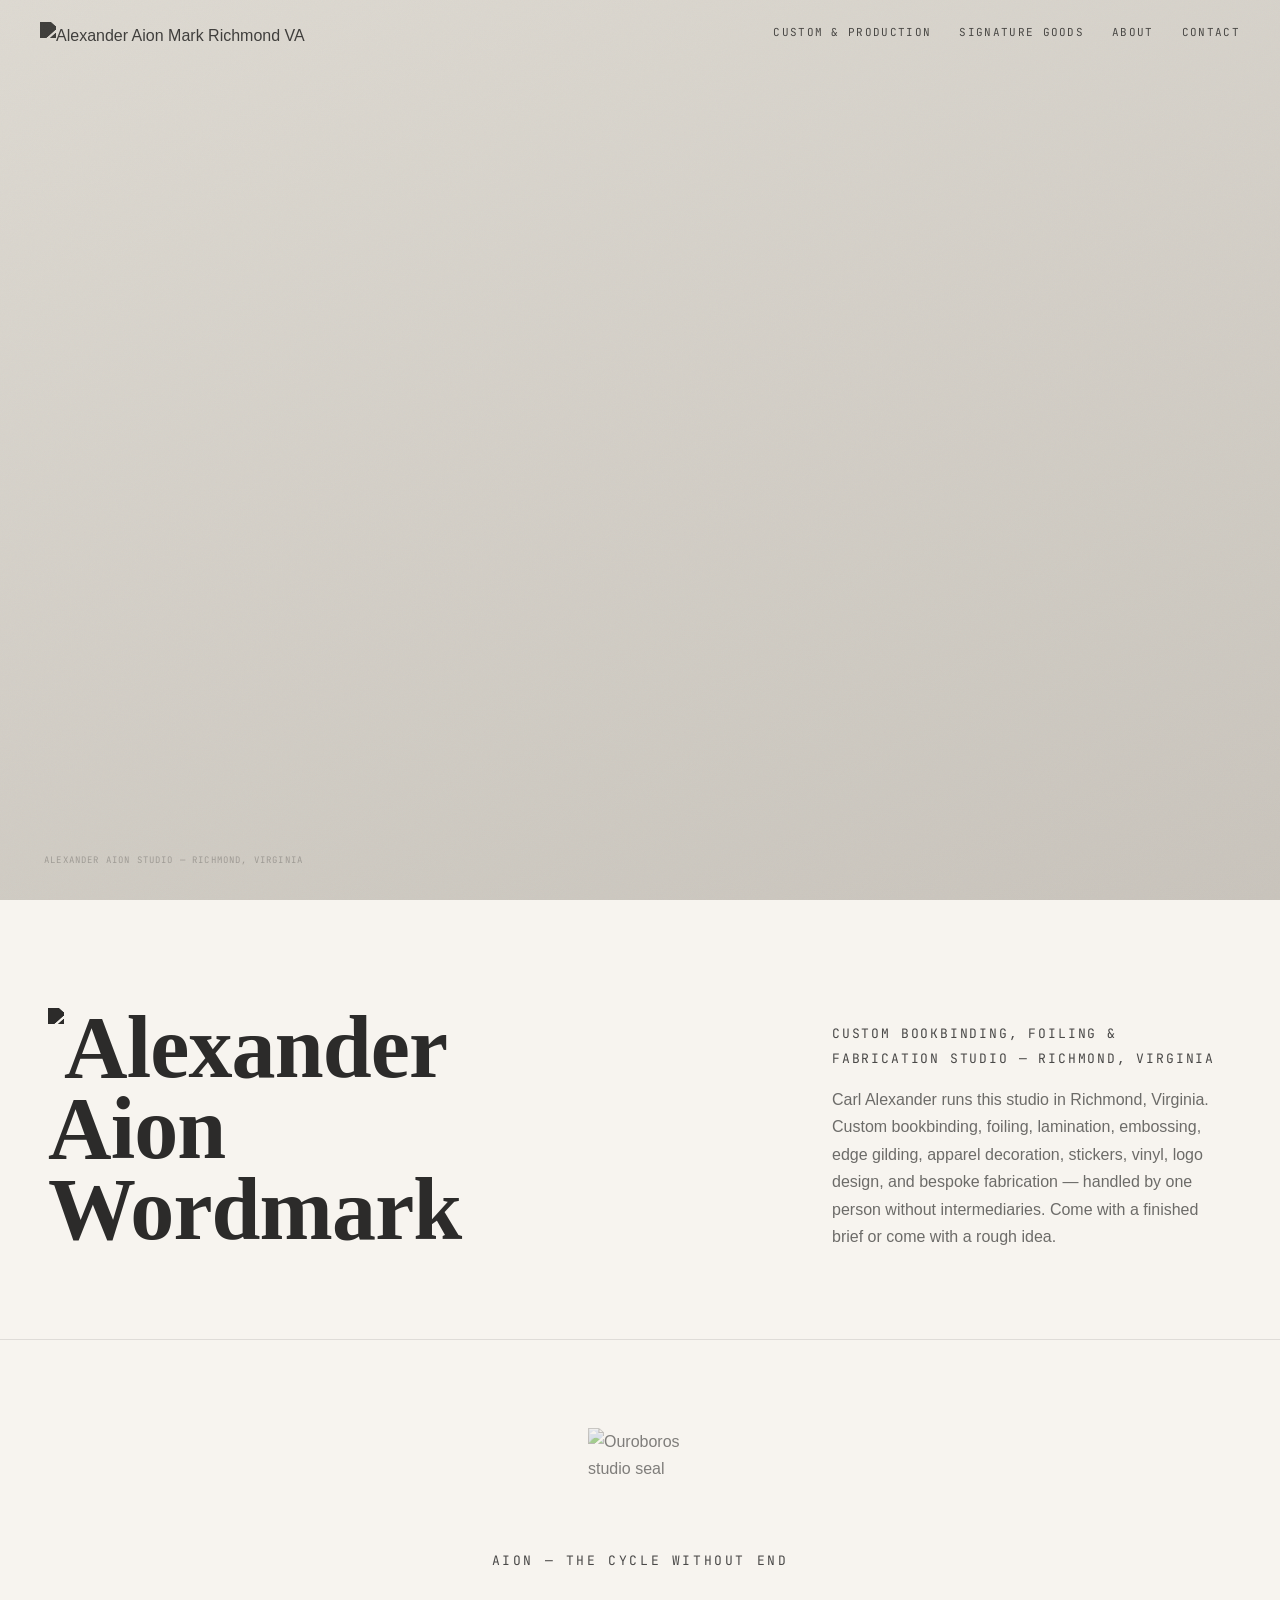
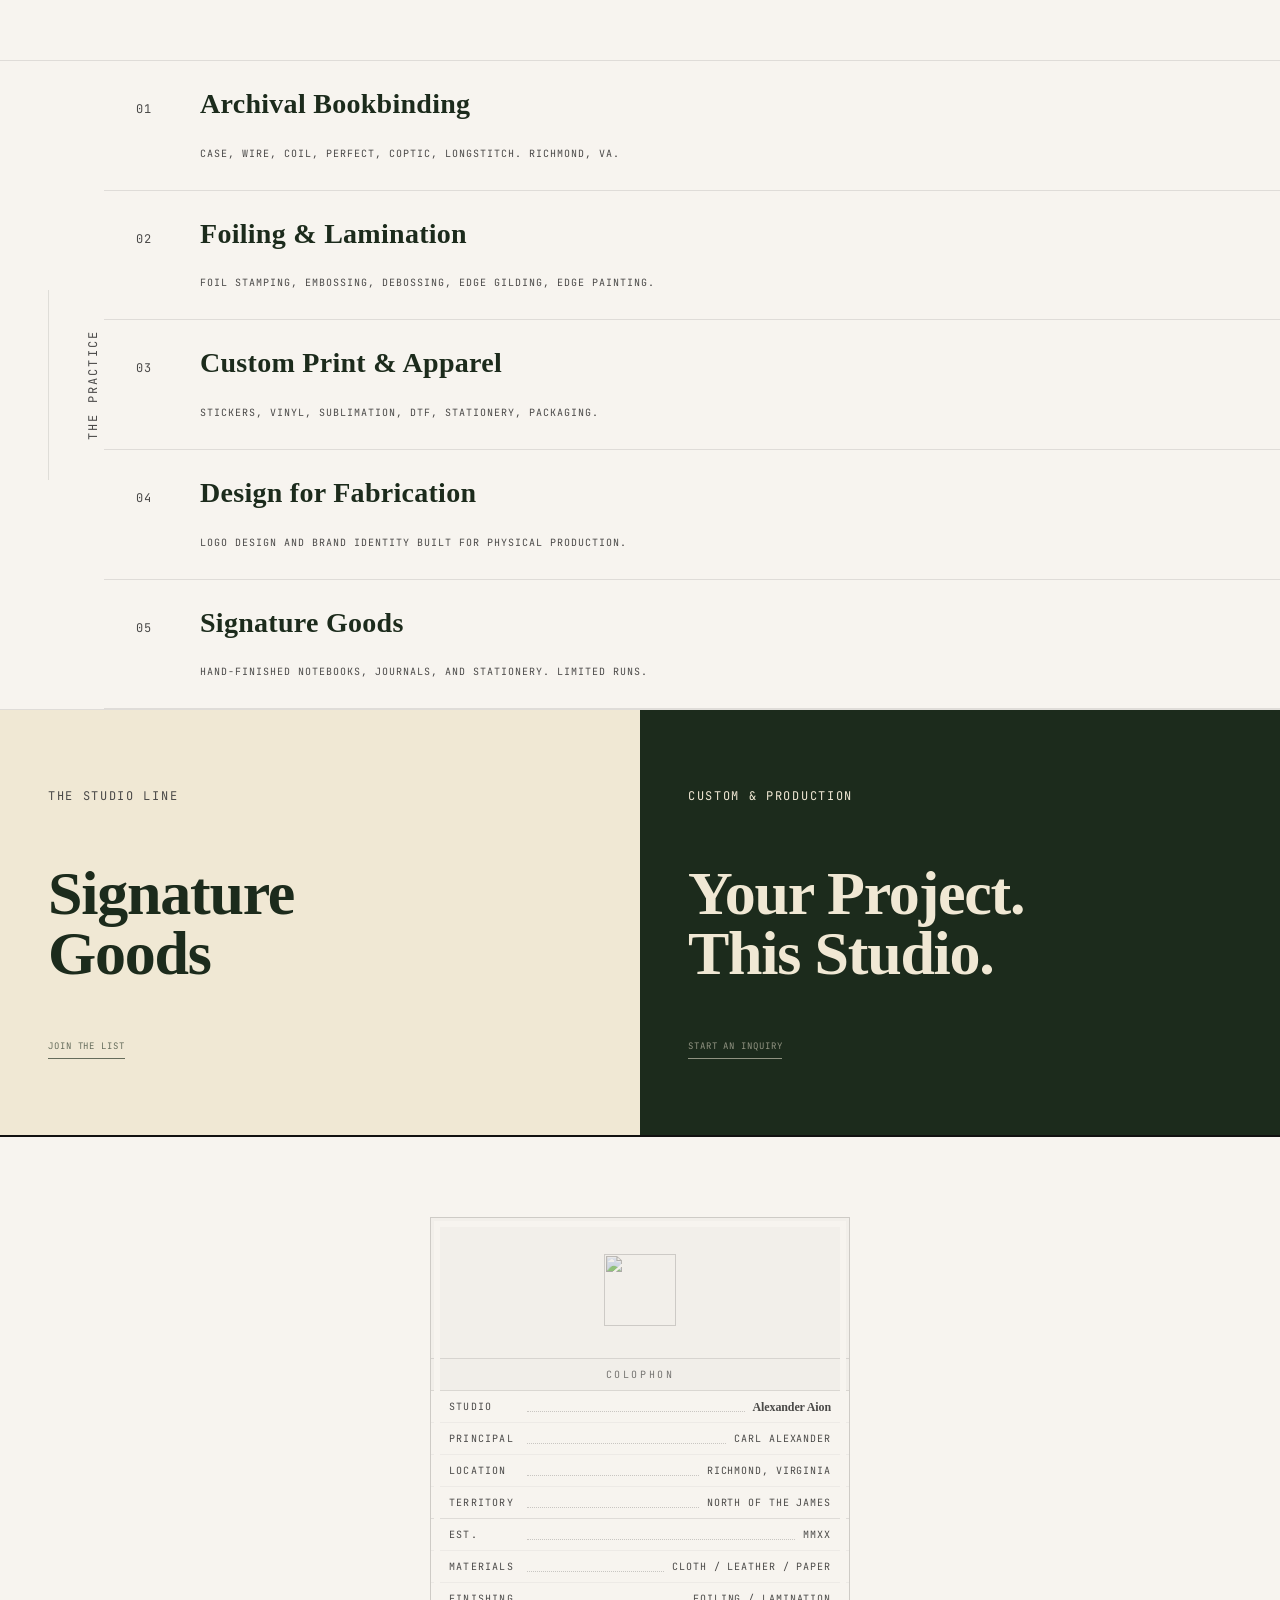
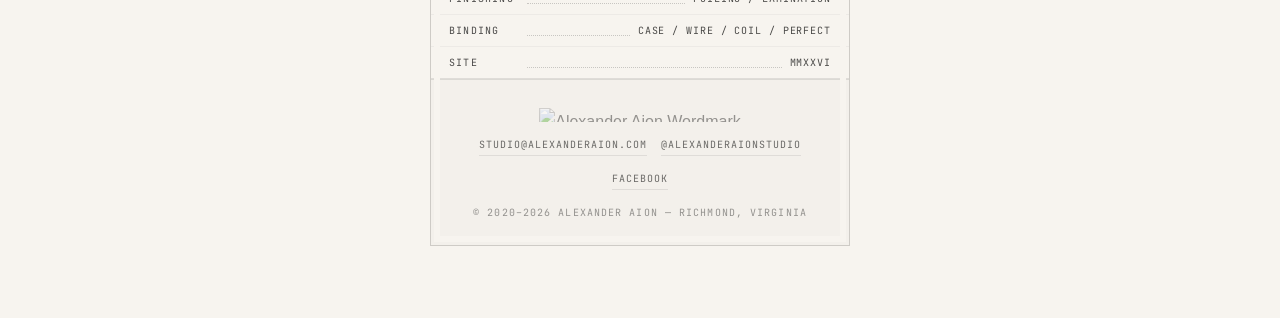
==== index.html @ 7768e2e8 "Add files via upload Initial site build" ====
<!DOCTYPE html>
<html lang="en">
<head>
  <meta charset="UTF-8">
  <meta name="viewport" content="width=device-width, initial-scale=1.0">
  <title>Alexander Aion — Custom Bookbinding, Foiling &amp; Fabrication Studio, Richmond VA</title>

  <link rel="preload" as="image" href="https://freight.cargo.site/t/original/i/J3005192152908712967479151340922/Asset-5_12x.png" fetchpriority="high">

  <link rel="stylesheet" href="https://use.typekit.net/weh5wlw.css">
  <link rel="preconnect" href="https://fonts.googleapis.com">
  <link rel="preconnect" href="https://fonts.gstatic.com" crossorigin>
  <link rel="stylesheet" href="https://fonts.googleapis.com/css2?family=JetBrains+Mono:wght@400;500&amp;display=swap">

  <link rel="stylesheet" href="css/main.css">

  <meta name="robots" content="index, follow">
  <meta name="author" content="Carl Alexander — Alexander Aion">
  <meta name="description" content="Custom bookbinding, foiling, lamination, embossing, edge gilding, apparel decoration, stickers, and bespoke fabrication in Richmond, Virginia. Logo design and brand identity. Studio of Carl Alexander.">

  <meta property="og:site_name" content="Alexander Aion">
  <meta property="og:type" content="website">
  <meta property="og:title" content="Alexander Aion — Custom Bookbinding, Foiling &amp; Fabrication Studio, Richmond VA">
  <meta property="og:description" content="Custom bookbinding, foiling, lamination, embossing, edge gilding, apparel decoration, stickers, and bespoke fabrication in Richmond, Virginia. Logo design and brand identity. Studio of Carl Alexander.">
  <meta property="og:image" content="https://freight.cargo.site/t/original/i/V3015546480823648123951178624378/Untitled---July-01--2026-at-21.01.41-2.png">
  <meta property="og:url" content="https://alexanderaion.com">
  <meta property="og:locale" content="en_US">

  <meta name="twitter:card" content="summary_large_image">
  <meta name="twitter:title" content="Alexander Aion — Custom Bookbinding &amp; Finishing Studio, Richmond VA">
  <meta name="twitter:description" content="Custom bookbinding, foiling, lamination, embossing, edge gilding, and bespoke fabrication in Richmond, Virginia.">
  <meta name="twitter:image" content="https://freight.cargo.site/t/original/i/V3015546480823648123951178624378/Untitled---July-01--2026-at-21.01.41-2.png">

  <script type="application/ld+json">
  {
    "@context": "https://schema.org",
    "@graph": [
      {
        "@type": ["LocalBusiness", "ProfessionalService"],
        "@id": "https://alexanderaion.com/#business",
        "name": "Alexander Aion",
        "alternateName": "Alexander Aion Studio",
        "description": "Multidisciplinary design and fabrication studio in Richmond, Virginia. Custom bookbinding, foiling, lamination, embossing, debossing, edge painting, edge gilding, die-cutting, apparel decoration, stickers, vinyl, custom packaging, and bespoke print production. Logo design and brand identity. Limited edition Signature Goods including hand-finished notebooks and journals.",
        "url": "https://alexanderaion.com",
        "email": "studio@alexanderaion.com",
        "foundingDate": "2020",
        "sameAs": [
          "https://www.instagram.com/alexanderaionstudio",
          "https://www.facebook.com/alexanderaionstudio/"
        ],
        "address": {
          "@type": "PostalAddress",
          "addressLocality": "Richmond",
          "addressRegion": "VA",
          "addressCountry": "US"
        },
        "geo": {
          "@type": "GeoCoordinates",
          "latitude": 37.5407,
          "longitude": -77.4360
        },
        "areaServed": [
          {"@type": "City", "name": "Richmond", "sameAs": "https://en.wikipedia.org/wiki/Richmond,_Virginia"},
          {"@type": "State", "name": "Virginia"}
        ],
        "founder": {
          "@type": "Person",
          "name": "Carl Alexander",
          "jobTitle": "Principal",
          "knowsAbout": ["Logo Design", "Brand Identity", "Bookbinding", "Foiling", "Lamination", "Embossing", "Edge Gilding", "Die Cutting", "Apparel Decoration", "Sublimation Printing"]
        },
        "priceRange": "$$"
      }
    ]
  }
  </script>
</head>
<body>

  <div class="aa-progress" aria-hidden="true"></div>

  <header class="aa-nav" role="banner">
    <a class="image-link" href="index.html" aria-label="Alexander Aion Homepage">
      <img class="aa-nav-logo" src="https://freight.cargo.site/t/original/i/J3005192152908712967479151340922/Asset-5_12x.png" alt="Alexander Aion Mark Richmond VA" fetchpriority="high">
    </a>
    <nav class="aa-nav-links" aria-label="Primary Navigation">
      <a href="catalog.html">Custom &amp; Production</a>
      <a href="goods.html">Signature Goods</a>
      <a href="about.html">About</a>
      <a href="contact.html">Contact</a>
    </nav>
  </header>

  <main>
    <section class="aa-hero" aria-label="Hero Showcase">
      <div class="aa-hero-placeholder">
        <span class="aa-hero-placeholder-label">Alexander Aion Studio — Richmond, Virginia</span>
      </div>
    </section>

    <section class="aa-opening">
      <div class="aa-opening-name">
        <img class="aa-opening-logo" src="https://freight.cargo.site/t/original/i/X3005192152890266223405441789306/Asset-4_12x.png" alt="Alexander Aion Wordmark">
      </div>
      <div class="aa-opening-text">
        <span class="aa-mono">Custom Bookbinding, Foiling &amp; Fabrication Studio — Richmond, Virginia</span>
        <p>Carl Alexander runs this studio in Richmond, Virginia. Custom bookbinding, foiling, lamination, embossing, edge gilding, apparel decoration, stickers, vinyl, logo design, and bespoke fabrication — handled by one person without intermediaries. Come with a finished brief or come with a rough idea.</p>
      </div>
    </section>

    <section class="aa-mark">
      <img class="aa-mark-img" src="https://freight.cargo.site/t/original/i/V3015546480823648123951178624378/Untitled---July-01--2026-at-21.01.41-2.png" alt="Ouroboros studio seal" aria-hidden="true">
      <span class="aa-mark-label">Aion — the cycle without end</span>
    </section>

    <section class="aa-capabilities" aria-label="Capabilities">
      <span class="aa-vert-label">The Practice</span>
      <div class="aa-cap-list">
        <div class="aa-cap-item">
          <span class="aa-cap-num">01</span>
          <h2 class="aa-cap-name"><a href="catalog.html">Archival Bookbinding</a></h2>
          <p class="aa-cap-sub">Case, wire, coil, perfect, Coptic, longstitch. Richmond, VA.</p>
        </div>
        <div class="aa-cap-item">
          <span class="aa-cap-num">02</span>
          <h2 class="aa-cap-name"><a href="catalog.html">Foiling &amp; Lamination</a></h2>
          <p class="aa-cap-sub">Foil stamping, embossing, debossing, edge gilding, edge painting.</p>
        </div>
        <div class="aa-cap-item">
          <span class="aa-cap-num">03</span>
          <h2 class="aa-cap-name"><a href="catalog.html">Custom Print &amp; Apparel</a></h2>
          <p class="aa-cap-sub">Stickers, vinyl, sublimation, DTF, stationery, packaging.</p>
        </div>
        <div class="aa-cap-item">
          <span class="aa-cap-num">04</span>
          <h2 class="aa-cap-name"><a href="catalog.html">Design for Fabrication</a></h2>
          <p class="aa-cap-sub">Logo design and brand identity built for physical production.</p>
        </div>
        <div class="aa-cap-item">
          <span class="aa-cap-num">05</span>
          <h2 class="aa-cap-name"><a href="goods.html">Signature Goods</a></h2>
          <p class="aa-cap-sub">Hand-finished notebooks, journals, and stationery. Limited runs.</p>
        </div>
      </div>
    </section>

    <section class="aa-divisions" aria-label="Studio Divisions">
      <a class="aa-division aa-division-light" href="goods.html">
        <span class="aa-division-eyebrow">The Studio Line</span>
        <h2>Signature<br>Goods</h2>
        <span class="aa-division-cta">Join the list</span>
      </a>
      <a class="aa-division aa-division-dark" href="catalog.html">
        <span class="aa-division-eyebrow">Custom &amp; Production</span>
        <h2>Your Project.<br>This Studio.</h2>
        <span class="aa-division-cta">Start an inquiry</span>
      </a>
    </section>
  </main>

  <footer class="aa-colophon">
    <div class="aa-colophon-card">
      <div class="aa-colophon-seal">
        <img class="aa-colophon-snake" src="https://freight.cargo.site/t/original/i/V3015546480823648123951178624378/Untitled---July-01--2026-at-21.01.41-2.png" alt="" aria-hidden="true">
      </div>
      <div class="aa-col-title">
        <span>Colophon</span>
      </div>
      <div class="aa-col-section">
        <div class="aa-col-row"><span class="aa-col-k">Studio</span><span class="aa-col-leader"></span><span class="aa-col-v aa-col-v-brand">Alexander Aion</span></div>
        <div class="aa-col-row"><span class="aa-col-k">Principal</span><span class="aa-col-leader"></span><span class="aa-col-v">Carl Alexander</span></div>
        <div class="aa-col-row"><span class="aa-col-k">Location</span><span class="aa-col-leader"></span><span class="aa-col-v">Richmond, Virginia</span></div>
        <div class="aa-col-row"><span class="aa-col-k">Territory</span><span class="aa-col-leader"></span><span class="aa-col-v">North of the James</span></div>
      </div>
      <div class="aa-col-section">
        <div class="aa-col-row"><span class="aa-col-k">Est.</span><span class="aa-col-leader"></span><span class="aa-col-v">MMXX</span></div>
        <div class="aa-col-row"><span class="aa-col-k">Materials</span><span class="aa-col-leader"></span><span class="aa-col-v">Cloth / Leather / Paper</span></div>
        <div class="aa-col-row"><span class="aa-col-k">Finishing</span><span class="aa-col-leader"></span><span class="aa-col-v">Foiling / Lamination</span></div>
        <div class="aa-col-row"><span class="aa-col-k">Binding</span><span class="aa-col-leader"></span><span class="aa-col-v">Case / Wire / Coil / Perfect</span></div>
        <div class="aa-col-row"><span class="aa-col-k">Site</span><span class="aa-col-leader"></span><span class="aa-col-v">MMXXVI</span></div>
      </div>
      <div class="aa-colophon-foot">
        <img alt="Alexander Aion Wordmark" class="aa-colophon-wordmark" src="https://freight.cargo.site/t/original/i/X3005192152890266223405441789306/Asset-4_12x.png">
        <div class="aa-col-links">
          <a href="mailto:studio@alexanderaion.com">studio@alexanderaion.com</a>
          <a href="https://www.instagram.com/alexanderaionstudio" target="_blank" rel="noopener">@alexanderaionstudio</a>
          <a href="https://www.facebook.com/alexanderaionstudio/" target="_blank" rel="noopener">Facebook</a>
        </div>
        <span class="aa-col-copy">&copy; 2020&ndash;2026 Alexander Aion — Richmond, Virginia</span>
      </div>
    </div>
  </footer>

  <script>
    (function () {
      var bar = document.querySelector(".aa-progress");
      if (bar) {
        var updateProgress = function () {
          var doc = document.documentElement;
          var scrolled = (doc.scrollTop || document.body.scrollTop);
          var total = Math.max(1, doc.scrollHeight - doc.clientHeight);
          bar.style.width = ((scrolled / total) * 100) + "%";
        };
        window.addEventListener("scroll", updateProgress, { passive: true });
        updateProgress();
      }
    })();
  </script>
</body>
</html>
---- css/main.css ----
/* ============================================================
   ALEXANDER AION — Master Stylesheet
   Location: css/main.css
   Style: Editorial Light / Luxury Atelier
   ============================================================ */

:root {
  --canvas:  #f7f4ef;
  --ink:     #111110;
  --muted:   #4a4948;
  --green:   #1c2b1c;
  --ivory:   #f0e8d4;
  --gold:    #b89420;
  --rule:    rgba(17, 17, 16, 0.1);
  --rule-subtle: rgba(17, 17, 16, 0.04);
  --display: "fino-sans", "Palatino Linotype", Georgia, serif;
  --body:    "neue-haas-unica", -apple-system, BlinkMacSystemFont, "Helvetica Neue", sans-serif;
  --mono:    "JetBrains Mono", "Courier New", monospace;
}

*, *::before, *::after {
  box-sizing: border-box;
  margin: 0;
  padding: 0;
}

html {
  scroll-behavior: smooth;
}

img {
  display: block;
  max-width: 100%;
  height: auto;
}

a {
  color: inherit;
  text-decoration: none;
}

html, body {
  background-color: var(--canvas);
  color: var(--ink);
  font-family: var(--body);
  font-size: 16px;
  line-height: 1.72;
  -webkit-font-smoothing: antialiased;
  -moz-osx-font-smoothing: grayscale;
  overflow-x: hidden;
}

body::after {
  content: "";
  position: fixed;
  inset: 0;
  z-index: 9999;
  pointer-events: none;
  opacity: 0.038;
  background-image: url("data:image/svg+xml,%3Csvg xmlns='http://www.w3.org/2000/svg' width='200' height='200'%3E%3Cfilter id='n'%3E%3CfeTurbulence type='fractalNoise' baseFrequency='0.85' numOctaves='4' stitchTiles='stitch'/%3E%3C/filter%3E%3Crect width='100%25' height='100%25' filter='url(%23n)'/%3E%3C/svg%3E");
}

.aa-mono {
  font-family: var(--mono);
  font-size: 13px;
  letter-spacing: 0.14em;
  text-transform: uppercase;
  color: var(--muted);
  line-height: 1.9;
}

.aa-brand-name {
  font-family: var(--display);
  font-weight: 700;
  letter-spacing: -0.01em;
  color: var(--ink);
}

.aa-progress {
  position: fixed;
  top: 0;
  left: 0;
  height: 1px;
  width: 0%;
  z-index: 9000;
  background: var(--gold);
  opacity: 0.65;
  transition: width 0.1s linear;
}

.aa-nav {
  position: fixed;
  top: 0;
  left: 0;
  right: 0;
  z-index: 50;
  display: flex;
  align-items: center;
  justify-content: space-between;
  padding: 22px 40px;
}

.aa-nav-logo {
  height: 20px;
  width: auto;
  filter: brightness(0);
  opacity: 0.72;
  transition: opacity 0.3s ease;
}

.aa-nav-logo:hover { opacity: 1; }

.aa-nav-links {
  display: flex;
  gap: 28px;
  font-family: var(--mono);
  font-size: 11px;
  letter-spacing: 0.12em;
  text-transform: uppercase;
}

.aa-nav-links a {
  color: var(--ink);
  opacity: 0.72;
  transition: opacity 0.3s ease;
}

.aa-nav-links a:hover, .aa-nav-links a.active { opacity: 1; }

@media (max-width: 700px) {
  .aa-nav {
    position: sticky;
    padding: 11px 20px;
    background: var(--canvas);
    border-bottom: 1px solid var(--rule);
    flex-direction: column;
    gap: 9px;
    align-items: flex-start;
  }
  .aa-nav-logo { height: 15px; }
  .aa-nav-links {
    gap: 0;
    width: 100%;
    justify-content: space-between;
  }
  .aa-nav-links a { font-size: 10px; letter-spacing: 0.09em; }
}

.aa-hero {
  position: relative;
  width: 100%;
  height: 100vh;
  overflow: hidden;
  background: #d8d3cc;
}

.aa-hero-placeholder {
  position: absolute;
  inset: 0;
  background: linear-gradient(160deg, #dedad2 0%, #c9c4bc 100%);
  display: flex;
  align-items: flex-end;
  padding: 32px 44px;
}

.aa-hero-placeholder-label {
  font-family: var(--mono);
  font-size: 9px;
  letter-spacing: 0.13em;
  text-transform: uppercase;
  color: var(--ink);
  opacity: 0.26;
}

@media (max-width: 700px) {
  .aa-hero, .aa-subhead, .aa-contact-full { padding-top: 44px; }
}

.aa-opening {
  display: grid;
  grid-template-columns: 1fr 400px;
  gap: 72px;
  padding: 108px 48px 88px;
  border-bottom: 1px solid var(--rule);
  align-items: end;
}

.aa-opening-name {
  font-family: var(--display);
  font-weight: 700;
  font-size: clamp(36px, 8vw, 88px);
  color: var(--green);
  line-height: 0.92;
  letter-spacing: -0.01em;
  display: flex;
  align-items: flex-end;
  overflow-wrap: break-word;
  word-break: break-word;
}

.aa-opening-logo {
  display: block;
  width: min(88%, 560px);
  height: auto;
  filter: brightness(0);
  opacity: 0.82;
  transition: opacity 0.3s ease;
}

.aa-opening-logo:hover { opacity: 1; }

.aa-opening-text .aa-mono {
  margin-bottom: 14px;
  display: block;
}

.aa-opening-text p {
  font-size: 16px;
  color: var(--ink);
  opacity: 0.6;
  line-height: 1.72;
  width: 100%;
}

@media (max-width: 900px) {
  .aa-opening {
    grid-template-columns: 1fr;
    gap: 36px;
    padding: 80px 24px 64px;
  }
}

.aa-mark {
  padding: 88px 48px;
  border-bottom: 1px solid var(--rule);
  display: flex;
  flex-direction: column;
  align-items: center;
  gap: 18px;
}

.aa-mark-img {
  width: clamp(68px, 10vw, 104px);
  height: clamp(68px, 10vw, 104px);
  object-fit: contain;
  opacity: 0.52;
  mix-blend-mode: multiply;
}

.aa-mark-label {
  font-family: var(--mono);
  font-size: 13px;
  letter-spacing: 0.2em;
  text-transform: uppercase;
  color: var(--muted);
}

@media (max-width: 700px) {
  .aa-mark { padding: 64px 24px; }
}

.aa-capabilities {
  display: grid;
  grid-template-columns: 56px 1fr;
  padding: 0 0 0 48px;
  border-bottom: 1px solid var(--rule);
}

.aa-vert-label {
  writing-mode: vertical-lr;
  transform: rotate(180deg);
  font-family: var(--mono);
  font-size: 12px;
  letter-spacing: 0.18em;
  text-transform: uppercase;
  color: var(--muted);
  align-self: center;
  padding: 40px 0;
  border-right: 1px solid var(--rule);
  white-space: nowrap;
}

.aa-cap-list {
  display: flex;
  flex-direction: column;
}

.aa-cap-item {
  display: grid;
  grid-template-columns: 44px 1fr;
  gap: 20px;
  padding: 28px 48px 28px 32px;
  border-bottom: 1px solid var(--rule);
  align-items: baseline;
  transition: background 0.35s ease;
}

.aa-cap-item:first-child { border-top: none; }
.aa-cap-item:hover { background: rgba(17, 17, 16, 0.02); }

.aa-cap-num {
  font-family: var(--mono);
  font-size: 12px;
  letter-spacing: 0.08em;
  color: var(--muted);
  padding-top: 4px;
}

.aa-cap-name {
  font-family: var(--display);
  font-size: 28px;
  font-weight: 600;
  color: var(--green);
  line-height: 1.08;
  letter-spacing: 0.01em;
}

.aa-cap-name a {
  color: var(--green);
  transition: opacity 0.3s ease;
  display: block;
}

.aa-cap-name a:hover { opacity: 0.5; }

.aa-cap-sub {
  grid-column: 2 / -1;
  font-family: var(--mono);
  font-size: 10px;
  letter-spacing: 0.1em;
  text-transform: uppercase;
  color: var(--muted);
  line-height: 1.7;
  margin-top: 5px;
  width: 100%;
}

@media (max-width: 900px) {
  .aa-cap-name { font-size: 22px; }
}

@media (max-width: 700px) {
  .aa-capabilities {
    display: flex;
    flex-direction: column;
    padding: 0;
    overflow: visible;
  }
  .aa-vert-label { display: none; }
  .aa-cap-list { width: 100%; }
  .aa-cap-item {
    display: flex;
    flex-direction: row;
    align-items: baseline;
    gap: 10px;
    padding: 18px 24px;
    width: 100%;
  }
  .aa-cap-num { flex-shrink: 0; width: 28px; }
  .aa-cap-name, .aa-cap-name a {
    flex: 1;
    font-size: 16px;
    overflow-wrap: break-word;
    word-break: break-word;
  }
  .aa-cap-sub { display: none; }
}

@media (max-width: 400px) {
  .aa-cap-name, .aa-cap-name a { font-size: 14px; }
}

.aa-divisions {
  display: grid;
  grid-template-columns: 1fr 1fr;
}

.aa-division {
  padding: 76px 48px;
  display: flex;
  flex-direction: column;
  justify-content: space-between;
  gap: 56px;
  transition: opacity 0.5s ease;
  text-decoration: none;
}

.aa-division:hover { opacity: 0.88; }
.aa-division-light { background: var(--ivory); }
.aa-division-dark  { background: var(--green); }

.aa-division-eyebrow {
  font-family: var(--mono);
  font-size: 12px;
  letter-spacing: 0.14em;
  text-transform: uppercase;
}

.aa-division-light .aa-division-eyebrow { color: var(--muted); }
.aa-division-dark .aa-division-eyebrow  { color: var(--ivory); }

.aa-division h2 {
  font-family: var(--display);
  font-weight: 700;
  font-size: clamp(30px, 5.2vw, 62px);
  line-height: 0.97;
  letter-spacing: -0.02em;
}

.aa-division-light h2 { color: var(--green); }
.aa-division-dark h2  { color: var(--ivory); }

.aa-division-cta {
  font-family: var(--mono);
  font-size: 9px;
  letter-spacing: 0.1em;
  text-transform: uppercase;
  display: inline-flex;
  align-items: center;
  gap: 10px;
  border-bottom: 1px solid currentColor;
  padding-bottom: 3px;
  width: fit-content;
  transition: gap 0.35s ease;
}

.aa-division:hover .aa-division-cta { gap: 18px; }
.aa-division-light .aa-division-cta { color: var(--green); opacity: 0.65; }
.aa-division-dark .aa-division-cta  { color: var(--ivory); opacity: 0.55; }

@media (max-width: 700px) {
  .aa-divisions { grid-template-columns: 1fr; }
}

.aa-subhead {
  padding: 152px 48px 84px;
  border-bottom: 1px solid var(--rule);
}

.aa-subhead .aa-mono {
  margin-bottom: 18px;
  display: block;
}

.aa-subhead h1 {
  font-family: var(--display);
  font-weight: 700;
  font-size: clamp(36px, 6vw, 68px);
  color: var(--green);
  letter-spacing: 0;
  line-height: 0.94;
  max-width: 840px;
  margin-bottom: 26px;
}

.aa-subhead p {
  font-size: 16px;
  color: var(--ink);
  opacity: 0.56;
  max-width: 440px;
  line-height: 1.68;
}

@media (max-width: 700px) {
  .aa-subhead { padding: 44px 24px 60px; }
}

.aa-catalog {
  max-width: 1160px;
  margin: 0 auto;
  padding: 80px 48px 96px;
  display: grid;
  grid-template-columns: 1fr 232px;
  gap: 72px;
  align-items: start;
}

.aa-catalog-list {
  display: flex;
  flex-direction: column;
}

.aa-catalog-list h2 {
  font-family: var(--display);
  font-size: 26px;
  letter-spacing: 0.025em;
  color: var(--green);
}

.aa-catalog-entry {
  padding: 30px 0;
  border-top: 1px solid var(--rule);
}

.aa-catalog-entry .aa-mono {
  margin-bottom: 9px;
  display: block;
}

.aa-catalog-entry h3 {
  font-family: var(--display);
  font-size: clamp(20px, 2.8vw, 27px);
  font-weight: 600;
  color: var(--green);
  margin-bottom: 9px;
  letter-spacing: -0.005em;
  line-height: 1.1;
}

.aa-catalog-entry p {
  font-size: 16px;
  color: var(--ink);
  opacity: 0.54;
  line-height: 1.68;
  max-width: 420px;
}

.aa-catalog-link {
  display: inline-flex;
  align-items: center;
  gap: 8px;
  margin-top: 16px;
  font-family: var(--mono);
  font-size: 9px;
  letter-spacing: 0.12em;
  text-transform: uppercase;
  color: var(--green);
  opacity: 0.62;
  border-bottom: 1px solid rgba(28, 43, 28, 0.22);
  padding-bottom: 3px;
  transition: gap 0.3s ease, opacity 0.3s ease;
}

.aa-catalog-link:hover {
  gap: 14px;
  opacity: 1;
}

.aa-spec {
  position: sticky;
  top: 84px;
}

.aa-spec-section {
  border-top: 1px solid var(--rule);
  padding: 13px 0;
}

.aa-spec-section-head {
  font-family: var(--mono);
  font-size: 12px;
  letter-spacing: 0.2em;
  text-transform: uppercase;
  color: var(--muted);
  margin-bottom: 8px;
}

.aa-spec-row {
  display: flex;
  gap: 10px;
  padding: 2px 0;
  align-items: baseline;
}

.aa-spec-k {
  font-family: var(--mono);
  font-size: 10px;
  letter-spacing: 0.1em;
  text-transform: uppercase;
  color: var(--muted);
  min-width: 58px;
  flex-shrink: 0;
  line-height: 2;
}

.aa-spec-v {
  font-family: var(--mono);
  font-size: 10px;
  letter-spacing: 0.08em;
  text-transform: uppercase;
  color: var(--ink);
  opacity: 0.6;
  line-height: 2;
}

@media (max-width: 860px) {
  .aa-catalog {
    grid-template-columns: 1fr;
    gap: 52px;
    padding: 64px 24px 80px;
  }
}

.aa-goods-intro {
  max-width: 700px;
  margin: 0 auto;
  padding: 84px 48px 68px;
}

.aa-goods-intro .aa-mono {
  display: block;
  margin-bottom: 18px;
}

.aa-goods-intro h2 {
  font-family: var(--display);
  font-weight: 700;
  font-size: clamp(28px, 4.5vw, 42px);
  color: var(--green);
  letter-spacing: 0.015em;
  line-height: 1.06;
  margin-bottom: 24px;
}

.aa-goods-intro p {
  font-size: 16px;
  color: var(--ink);
  opacity: 0.56;
  line-height: 1.72;
  margin-bottom: 14px;
  max-width: 520px;
}

.aa-shop-wrap {
  max-width: 1040px;
  margin: 0 auto;
  padding: 0 48px 100px;
}

.aa-shop-section-label {
  display: flex;
  align-items: center;
  gap: 18px;
  margin-bottom: 44px;
}

.aa-shop-section-label::after {
  content: "";
  flex: 1;
  height: 1px;
  background: var(--rule);
}

.aa-shop-grid {
  display: grid;
  grid-template-columns: repeat(3, 1fr);
  gap: 1px;
  background: var(--rule);
  border: 1px solid var(--rule);
}

.aa-shop-tile {
  aspect-ratio: 3/4;
  background: var(--ivory);
  display: flex;
  flex-direction: column;
  align-items: center;
  justify-content: center;
  transition: background 0.5s ease;
}

.aa-shop-tile:hover { background: #e2d9c8; }

.aa-paths {
  border-top: 1px solid var(--rule);
  max-width: 1040px;
  margin: 0 auto;
  padding: 76px 48px 84px;
  display: grid;
  grid-template-columns: 1fr 1fr;
  gap: 60px;
}

.aa-path .aa-mono {
  display: block;
  margin-bottom: 13px;
  color: var(--muted);
}

.aa-path h2, .aa-paths h2 {
  font-family: var(--display);
  font-size: 26px;
  letter-spacing: 0.025em;
  color: var(--green);
}

.aa-path h3 {
  font-family: var(--display);
  font-weight: 600;
  font-size: clamp(18px, 2.6vw, 25px);
  color: var(--green);
  line-height: 1.14;
  margin-bottom: 11px;
}

.aa-path p {
  font-size: 16px;
  color: var(--ink);
  opacity: 0.62;
  line-height: 1.7;
  max-width: 300px;
}

@media (max-width: 700px) {
  .aa-goods-intro { padding: 60px 24px 52px; }
  .aa-shop-wrap { padding: 0 24px 76px; }
  .aa-shop-grid { grid-template-columns: repeat(2, 1fr); }
  .aa-paths {
    grid-template-columns: 1fr;
    padding: 60px 24px;
    gap: 40px;
  }
}

.aa-about-body {
  max-width: 1160px;
  margin: 0 auto;
  padding: 80px 48px 100px;
  display: grid;
  grid-template-columns: 1fr 360px 220px;
  gap: 72px;
  align-items: start;
}

.aa-about-photo-slot {
  grid-column: 1 / -1;
  aspect-ratio: 16/7;
  background: #d8d3cc;
  overflow: hidden;
  position: relative;
}

.aa-about-photo-placeholder {
  position: absolute;
  inset: 0;
  background: linear-gradient(160deg, #dedad2 0%, #c9c4bc 100%);
  display: flex;
  align-items: flex-end;
  padding: 24px 32px;
}

.aa-about-text {
  display: flex;
  flex-direction: column;
}

.aa-about-section {
  padding: 28px 0;
  border-top: 1px solid var(--rule);
}

.aa-about-section:last-child {
  border-bottom: 1px solid var(--rule);
}

.aa-about-section p {
  font-size: 16px;
  color: var(--ink);
  line-height: 1.78;
  margin-bottom: 14px;
  max-width: 560px;
}

.aa-about-section p:last-child { margin-bottom: 0; }

.aa-about-spec {
  position: sticky;
  top: 88px;
}

.aa-about-spec .aa-spec-v a,
.aa-about-spec .aa-spec-v a:visited {
  font-family: var(--mono);
  font-size: 9px;
  letter-spacing: 0.09em;
  text-transform: uppercase;
  color: var(--ink);
  opacity: 0.6;
  line-height: 2;
  border-bottom: 1px solid rgba(17, 17, 16, 0.15);
  transition: opacity 0.3s ease;
}

.aa-about-spec .aa-spec-v a:hover { opacity: 1; }

@media (max-width: 1000px) {
  .aa-about-body {
    grid-template-columns: 1fr 220px;
    gap: 48px;
    padding: 64px 24px 80px;
  }
  .aa-about-photo-slot { grid-column: 1; }
  .aa-about-spec {
    grid-column: 2;
    grid-row: 1 / 3;
  }
}

@media (max-width: 700px) {
  .aa-about-body {
    grid-template-columns: 1fr;
    gap: 40px;
    padding: 48px 24px 72px;
  }
}

.aa-form-wrap {
  padding: 84px 48px;
  max-width: 1160px;
  margin: 0 auto;
  border-top: 1px solid var(--rule);
}

.aa-form-wrap .aa-mono {
  display: block;
  margin-bottom: 11px;
}

.aa-form-wrap h2 {
  font-family: var(--display);
  font-size: 26px;
  letter-spacing: 0.025em;
  color: var(--green);
  margin-bottom: 9px;
}

.aa-form-intro {
  font-size: 16px;
  color: var(--ink);
  opacity: 0.5;
  max-width: 360px;
  line-height: 1.68;
  margin-bottom: 40px;
}

.aa-form { max-width: 460px; }
.aa-field { margin-bottom: 26px; }

.aa-field label {
  display: block;
  font-family: var(--mono);
  font-size: 12px;
  letter-spacing: 0.14em;
  text-transform: uppercase;
  color: var(--muted);
  margin-bottom: 8px;
}

.aa-field input,
.aa-field textarea {
  width: 100%;
  background: transparent;
  border: none;
  border-bottom: 1px solid rgba(17, 17, 16, 0.15);
  color: var(--ink);
  font-family: var(--body);
  font-size: 16px;
  padding: 6px 0 10px;
  outline: none;
  appearance: none;
  border-radius: 0;
  transition: border-color 0.3s ease;
}

.aa-field input:focus,
.aa-field textarea:focus {
  border-bottom-color: var(--gold);
}

.aa-field input::placeholder,
.aa-field textarea::placeholder {
  color: var(--ink);
  opacity: 0.18;
}

.aa-field textarea {
  min-height: 88px;
  resize: none;
  line-height: 1.65;
}

.aa-field-note {
  font-family: var(--mono);
  font-size: 9px;
  opacity: 0.22;
  margin-left: 4px;
}

.aa-radio-group {
  margin-top: 8px;
  display: flex;
  flex-direction: column;
  gap: 18px;
}

.aa-radio {
  display: flex;
  align-items: center;
  gap: 16px;
  cursor: pointer;
}

.aa-radio input {
  position: absolute;
  opacity: 0;
  pointer-events: none;
}

.aa-radio-dot {
  display: inline-block;
  width: 20px;
  height: 20px;
  border-radius: 50%;
  border: 1.5px solid rgba(17, 17, 16, 0.4);
  background: transparent;
  flex-shrink: 0;
  position: relative;
  transition: border-color 0.3s ease;
}

.aa-radio:hover .aa-radio-dot,
.aa-radio input:checked + .aa-radio-dot {
  border-color: var(--gold);
}

.aa-radio input:checked + .aa-radio-dot::after {
  content: "";
  position: absolute;
  top: 50%;
  left: 50%;
  transform: translate(-50%, -50%);
  width: 8px;
  height: 8px;
  border-radius: 50%;
  background: var(--gold);
}

.aa-radio-label {
  font-size: 15px;
  color: var(--ink);
  opacity: 0.72;
  line-height: 1.5;
}

.aa-submit {
  margin-top: 38px;
  width: 100%;
  font-family: var(--mono);
  font-size: 10px;
  letter-spacing: 0.14em;
  text-transform: uppercase;
  background: var(--ink);
  color: var(--canvas);
  border: none;
  padding: 15px;
  cursor: pointer;
  transition: background 0.35s ease, color 0.35s ease;
}

.aa-submit:hover {
  background: var(--green);
  color: var(--ivory);
}

.aa-form-status {
  margin-top: 13px;
  font-family: var(--mono);
  font-size: 10px;
  letter-spacing: 0.1em;
  text-transform: uppercase;
  min-height: 16px;
}

.aa-form-status.ok  { color: var(--green); opacity: 0.7; }
.aa-form-status.err { color: #9a4040; }

@media (max-width: 700px) {
  .aa-form-wrap { padding: 60px 24px; }
}

.aa-contact-full {
  min-height: 80vh;
  display: flex;
  flex-direction: column;
  align-items: flex-start;
  justify-content: flex-end;
  padding: 160px 48px 80px;
  border-bottom: 1px solid var(--rule);
}

.aa-contact-full .aa-mono {
  margin-bottom: 18px;
  display: block;
}

.aa-contact-full h1 {
  font-family: var(--display);
  font-weight: 700;
  font-size: clamp(36px, 6vw, 68px);
  color: var(--green);
  letter-spacing: -0.025em;
  line-height: 0.94;
  margin-bottom: 48px;
}

.aa-contact-wordmark {
  display: block;
  height: 18px;
  width: auto;
  filter: brightness(0);
  opacity: 0.65;
  margin-bottom: 16px;
}

.aa-contact-items {
  display: flex;
  flex-direction: column;
  gap: 13px;
}

.aa-contact-item {
  font-family: var(--mono);
  font-size: 10px;
  letter-spacing: 0.12em;
  text-transform: uppercase;
  color: var(--ink);
  opacity: 0.72;
  border-bottom: 1px solid var(--rule);
  padding-bottom: 3px;
  width: fit-content;
  transition: opacity 0.3s ease;
}

.aa-contact-item:hover { opacity: 1; }

.aa-contact-location p,
.aa-contact-full address p {
  color: var(--ink);
  opacity: 0.62;
  font-family: var(--mono);
  font-size: 11px;
  letter-spacing: 0.13em;
  text-transform: uppercase;
  line-height: 2.4;
  font-style: normal;
}

@media (max-width: 700px) {
  .aa-contact-full {
    padding: 20px 24px 60px;
    min-height: auto;
  }
}

.aa-service-wrap {
  max-width: 1160px;
  margin: 0 auto;
  padding: 0 48px;
  border-top: 1px solid var(--rule);
}

.aa-service-block {
  padding: 64px 0;
  border-bottom: 1px solid var(--rule);
  display: grid;
  grid-template-columns: 280px 1fr;
  gap: 72px;
  align-items: start;
}

.aa-service-label { padding-top: 6px; }
.aa-service-label .aa-mono { display: block; margin-bottom: 8px; }

.aa-service-label h2 {
  font-family: var(--display);
  font-size: 26px;
  font-weight: 600;
  color: var(--green);
  letter-spacing: 0.025em;
  line-height: 1.18;
}

.aa-service-body h3 {
  font-family: var(--display);
  font-size: 18px;
  font-weight: 600;
  color: var(--green);
  letter-spacing: 0.01em;
  line-height: 1.2;
  margin: 32px 0 10px;
}

.aa-service-body h3:first-child { margin-top: 0; }

.aa-service-body p {
  font-size: 15px;
  color: var(--ink);
  opacity: 0.65;
  line-height: 1.78;
  max-width: 580px;
  margin-bottom: 12px;
}

.aa-service-body p:last-child { margin-bottom: 0; }

@media (max-width: 860px) {
  .aa-service-block {
    grid-template-columns: 1fr;
    gap: 28px;
  }
}

@media (max-width: 700px) {
  .aa-service-wrap { padding: 0 24px; }
}

.aa-tech-wrap {
  background: var(--green);
  padding: 72px 48px;
}

.aa-tech-inner {
  max-width: 1160px;
  margin: 0 auto;
  display: grid;
  grid-template-columns: 1fr 1fr;
  gap: 64px;
}

.aa-tech-block .aa-mono {
  color: var(--ivory);
  opacity: 0.45;
  display: block;
  margin-bottom: 14px;
}

.aa-tech-block h3 {
  font-family: var(--display);
  font-size: 22px;
  font-weight: 600;
  color: var(--ivory);
  letter-spacing: 0.01em;
  line-height: 1.14;
  margin-bottom: 16px;
}

.aa-tech-block p {
  font-size: 14px;
  color: var(--ivory);
  opacity: 0.6;
  line-height: 1.78;
  margin-bottom: 10px;
}

.aa-tech-block p:last-child { margin-bottom: 0; }

@media (max-width: 700px) {
  .aa-tech-wrap { padding: 56px 24px; }
  .aa-tech-inner { grid-template-columns: 1fr; gap: 44px; }
}

.aa-faq-wrap {
  border-top: 1px solid var(--rule);
  padding: 80px 48px;
  max-width: 1160px;
  margin: 0 auto;
}

.aa-faq-inner { max-width: 680px; }

.aa-faq-inner > .aa-mono {
  display: block;
  margin-bottom: 40px;
}

.aa-faq-item {
  padding: 28px 0;
  border-top: 1px solid var(--rule);
}

.aa-faq-item:last-child {
  border-bottom: 1px solid var(--rule);
}

.aa-faq-item h3 {
  font-family: var(--display);
  font-size: 20px;
  font-weight: 600;
  color: var(--green);
  letter-spacing: 0.01em;
  line-height: 1.2;
  margin-bottom: 12px;
}

.aa-faq-item p {
  font-size: 15px;
  color: var(--ink);
  opacity: 0.62;
  line-height: 1.75;
  max-width: 580px;
}

@media (max-width: 700px) {
  .aa-faq-wrap { padding: 60px 24px; }
}

.aa-colophon {
  padding: 80px 48px 72px;
  border-top: 2px solid var(--ink);
  display: flex;
  justify-content: center;
}

.aa-colophon-card {
  width: 100%;
  max-width: 420px;
  border: 1px solid rgba(17, 17, 16, 0.18);
  outline: 6px solid var(--canvas);
  outline-offset: -10px;
}

.aa-colophon-seal {
  padding: 36px 24px 32px;
  text-align: center;
  border-bottom: 1px solid rgba(17, 17, 16, 0.12);
  background: rgba(17, 17, 16, 0.018);
}

.aa-colophon-snake {
  width: 72px;
  height: 72px;
  margin: 0 auto;
  object-fit: contain;
  opacity: 0.62;
  mix-blend-mode: multiply;
}

.aa-col-title {
  padding: 7px 18px;
  border-bottom: 1px solid rgba(17, 17, 16, 0.1);
  background: rgba(17, 17, 16, 0.025);
}

.aa-col-title span {
  font-family: var(--mono);
  font-size: 10px;
  letter-spacing: 0.26em;
  text-transform: uppercase;
  color: var(--ink);
  opacity: 0.55;
  display: block;
  text-align: center;
}

.aa-col-section {
  border-bottom: 1px solid rgba(17, 17, 16, 0.1);
}

.aa-col-row {
  display: flex;
  align-items: flex-end;
  padding: 5px 18px;
  gap: 8px;
  border-bottom: 1px solid var(--rule-subtle);
}

.aa-col-row:last-child { border-bottom: none; }

.aa-col-k {
  font-family: var(--mono);
  font-size: 10px;
  letter-spacing: 0.12em;
  text-transform: uppercase;
  color: var(--muted);
  min-width: 70px;
  flex-shrink: 0;
  line-height: 2.1;
}

.aa-col-leader {
  flex: 1;
  border-bottom: 1px dotted rgba(17, 17, 16, 0.2);
  margin-bottom: 5px;
}

.aa-col-v {
  font-family: var(--mono);
  font-size: 10px;
  letter-spacing: 0.09em;
  text-transform: uppercase;
  color: var(--ink);
  opacity: 0.75;
  text-align: right;
  line-height: 2.1;
}

.aa-col-v-brand {
  font-family: var(--display);
  font-size: 12px;
  font-weight: 700;
  text-transform: none;
  letter-spacing: -0.01em;
  color: var(--ink);
  opacity: 0.75;
  line-height: 1.6;
}

.aa-colophon-foot {
  padding: 28px 24px 24px;
  display: flex;
  flex-direction: column;
  align-items: center;
  gap: 14px;
  border-top: 1px solid rgba(17, 17, 16, 0.1);
  background: rgba(17, 17, 16, 0.015);
}

.aa-colophon-wordmark {
  height: 14px;
  width: auto;
  opacity: 0.42;
  display: block;
}

.aa-col-links {
  display: flex;
  gap: 14px;
  flex-wrap: wrap;
  justify-content: center;
}

.aa-col-links a {
  font-family: var(--mono);
  font-size: 10px;
  letter-spacing: 0.1em;
  text-transform: uppercase;
  color: var(--ink);
  opacity: 0.6;
  border-bottom: 1px solid rgba(17, 17, 16, 0.15);
  padding-bottom: 2px;
  transition: opacity 0.3s ease;
}

.aa-col-links a:hover { opacity: 1; }

.aa-col-copy {
  font-family: var(--mono);
  font-size: 10px;
  letter-spacing: 0.11em;
  text-transform: uppercase;
  color: var(--ink);
  opacity: 0.42;
}

@media (max-width: 700px) {
  .aa-colophon { padding: 60px 24px 56px; }
}
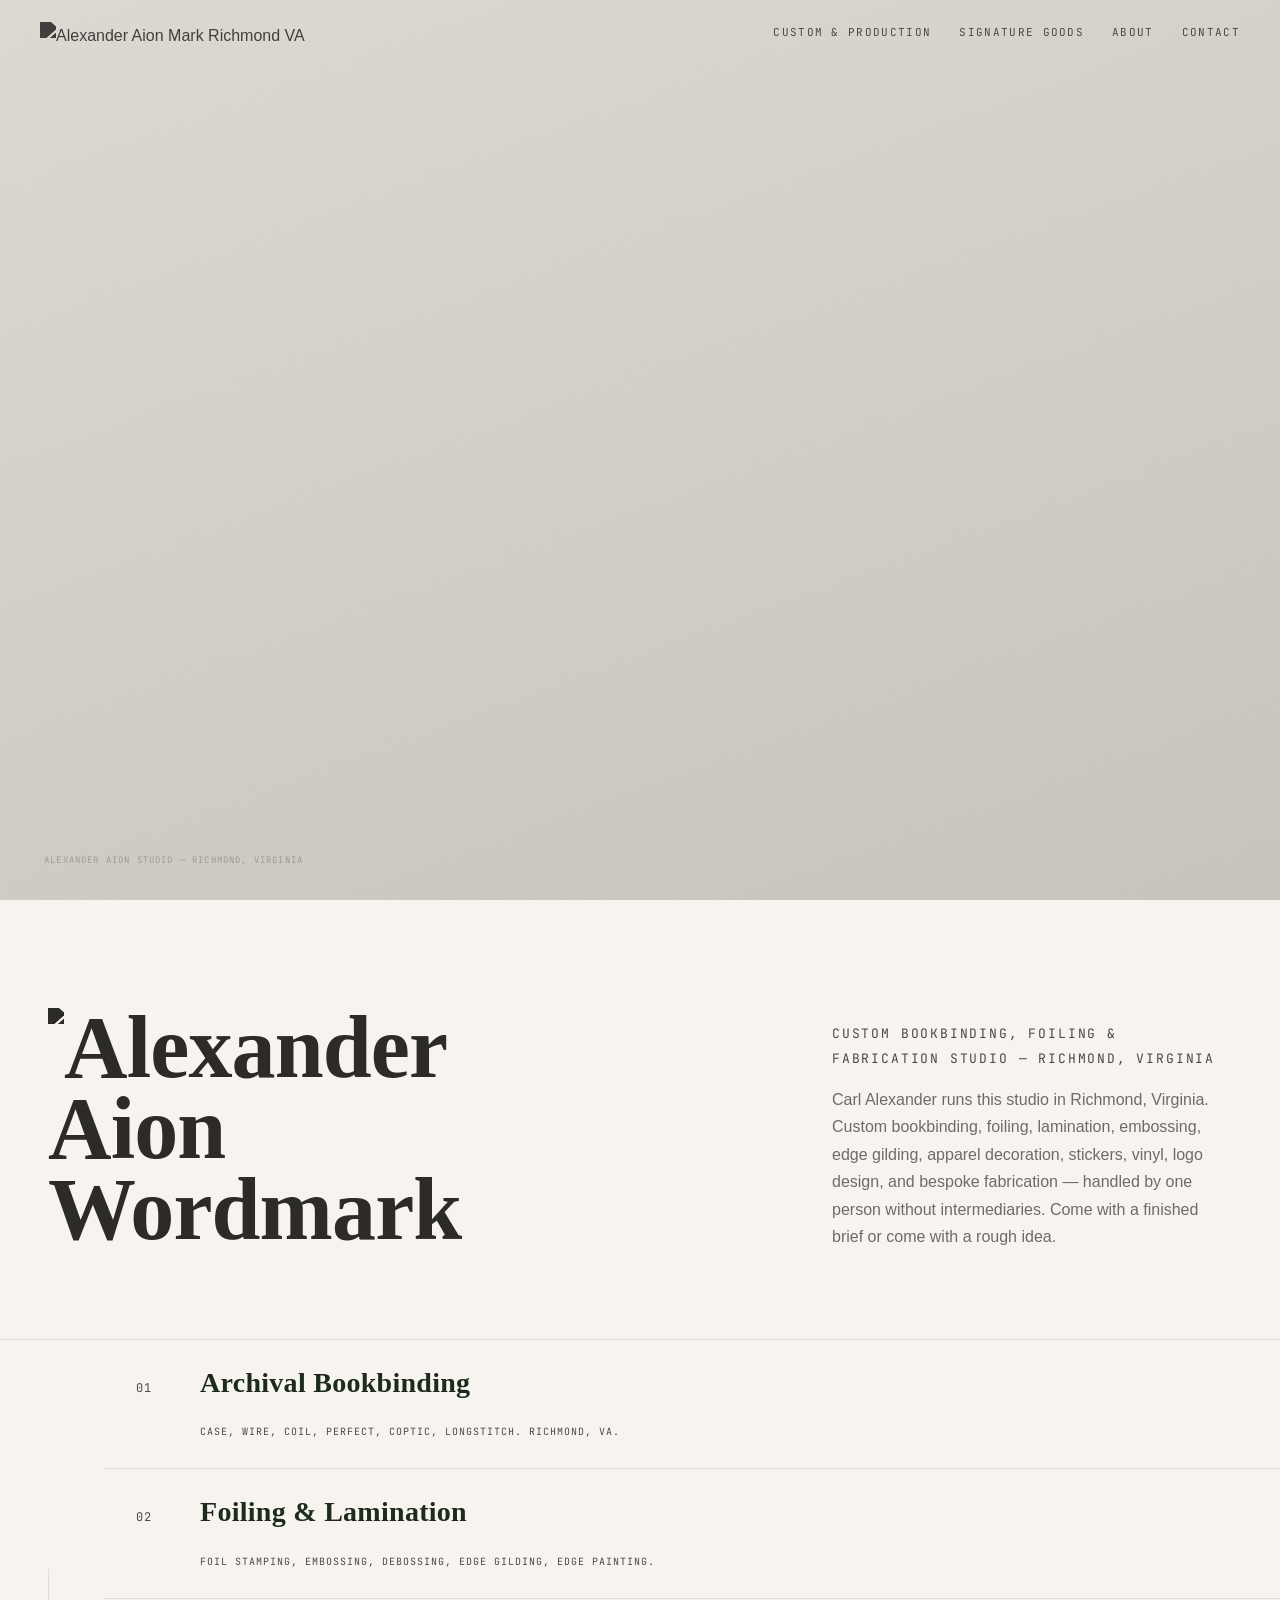
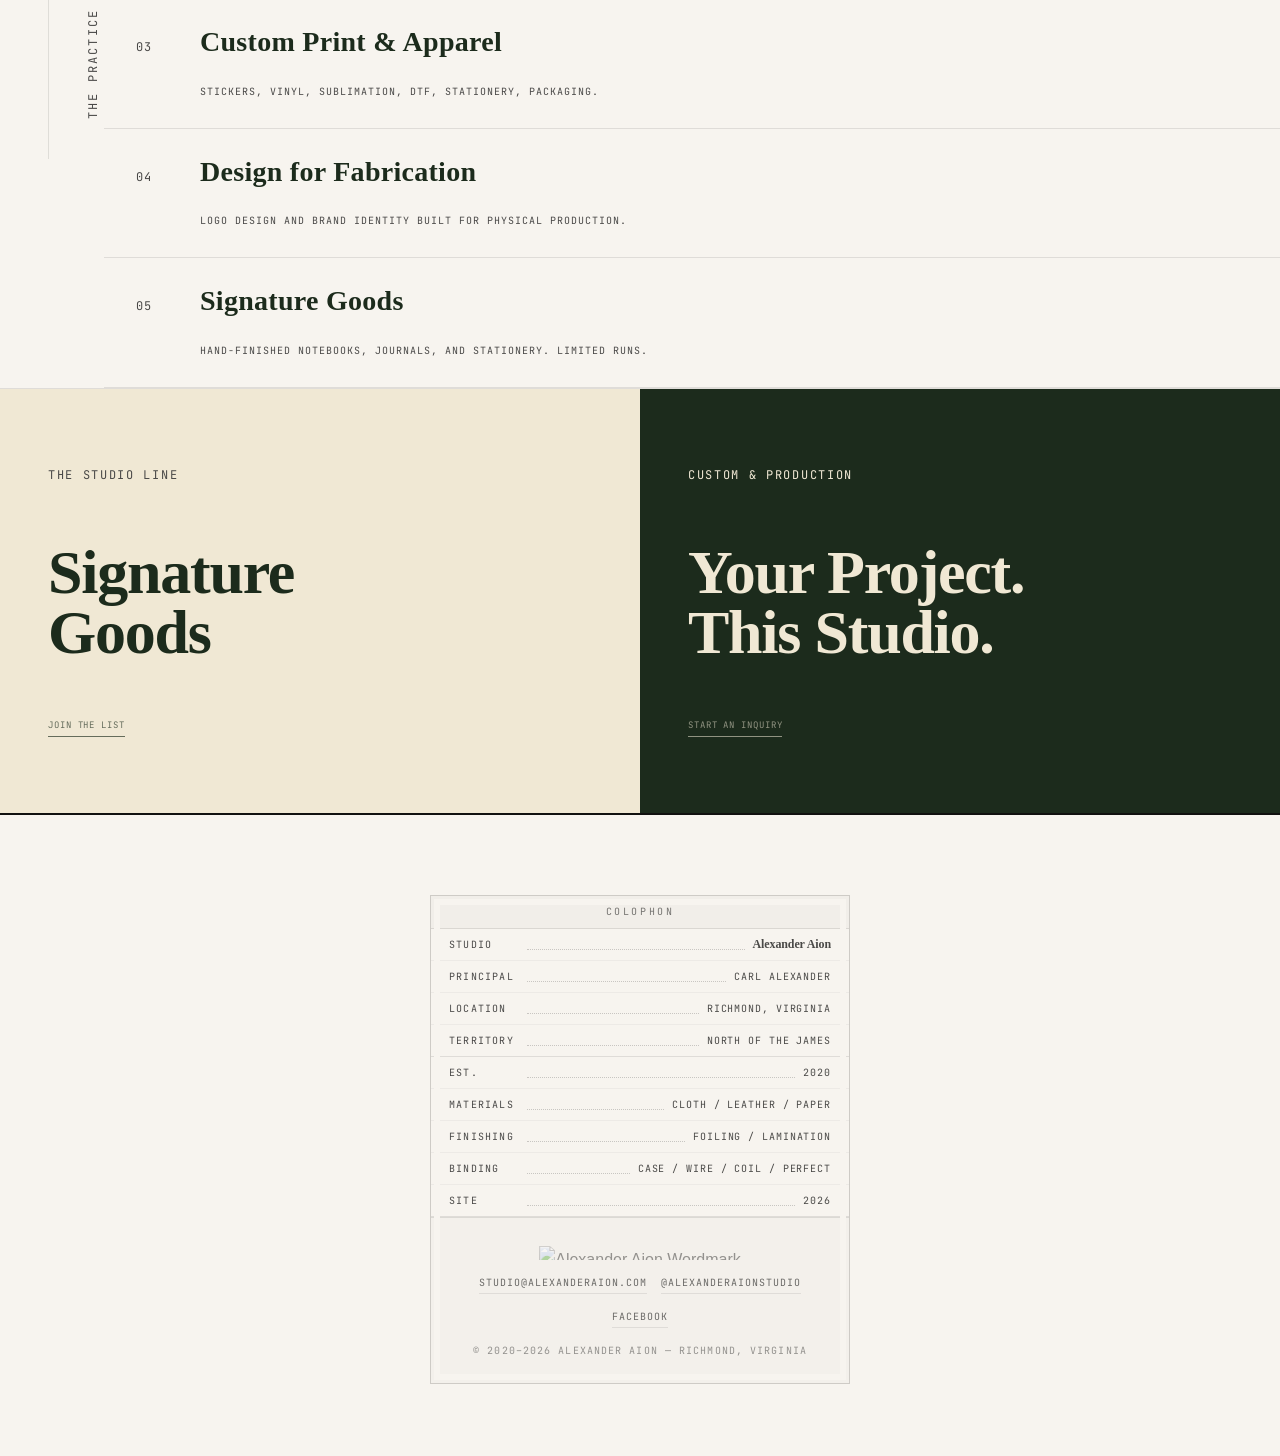
==== commit 5a1f2047: "Trim mystical branding, fix off-voice copy, add sitemap/robots Removes the Ouroboros seal and roman-" ====
--- a/index.html
+++ b/index.html
@@ -108,11 +108,6 @@
       </div>
     </section>
 
-    <section class="aa-mark">
-      <img class="aa-mark-img" src="https://freight.cargo.site/t/original/i/V3015546480823648123951178624378/Untitled---July-01--2026-at-21.01.41-2.png" alt="Ouroboros studio seal" aria-hidden="true">
-      <span class="aa-mark-label">Aion — the cycle without end</span>
-    </section>
-
     <section class="aa-capabilities" aria-label="Capabilities">
       <span class="aa-vert-label">The Practice</span>
       <div class="aa-cap-list">
@@ -160,9 +155,6 @@
 
   <footer class="aa-colophon">
     <div class="aa-colophon-card">
-      <div class="aa-colophon-seal">
-        <img class="aa-colophon-snake" src="https://freight.cargo.site/t/original/i/V3015546480823648123951178624378/Untitled---July-01--2026-at-21.01.41-2.png" alt="" aria-hidden="true">
-      </div>
       <div class="aa-col-title">
         <span>Colophon</span>
       </div>
@@ -173,11 +165,11 @@
         <div class="aa-col-row"><span class="aa-col-k">Territory</span><span class="aa-col-leader"></span><span class="aa-col-v">North of the James</span></div>
       </div>
       <div class="aa-col-section">
-        <div class="aa-col-row"><span class="aa-col-k">Est.</span><span class="aa-col-leader"></span><span class="aa-col-v">MMXX</span></div>
+        <div class="aa-col-row"><span class="aa-col-k">Est.</span><span class="aa-col-leader"></span><span class="aa-col-v">2020</span></div>
         <div class="aa-col-row"><span class="aa-col-k">Materials</span><span class="aa-col-leader"></span><span class="aa-col-v">Cloth / Leather / Paper</span></div>
         <div class="aa-col-row"><span class="aa-col-k">Finishing</span><span class="aa-col-leader"></span><span class="aa-col-v">Foiling / Lamination</span></div>
         <div class="aa-col-row"><span class="aa-col-k">Binding</span><span class="aa-col-leader"></span><span class="aa-col-v">Case / Wire / Coil / Perfect</span></div>
-        <div class="aa-col-row"><span class="aa-col-k">Site</span><span class="aa-col-leader"></span><span class="aa-col-v">MMXXVI</span></div>
+        <div class="aa-col-row"><span class="aa-col-k">Site</span><span class="aa-col-leader"></span><span class="aa-col-v">2026</span></div>
       </div>
       <div class="aa-colophon-foot">
         <img alt="Alexander Aion Wordmark" class="aa-colophon-wordmark" src="https://freight.cargo.site/t/original/i/X3005192152890266223405441789306/Asset-4_12x.png">
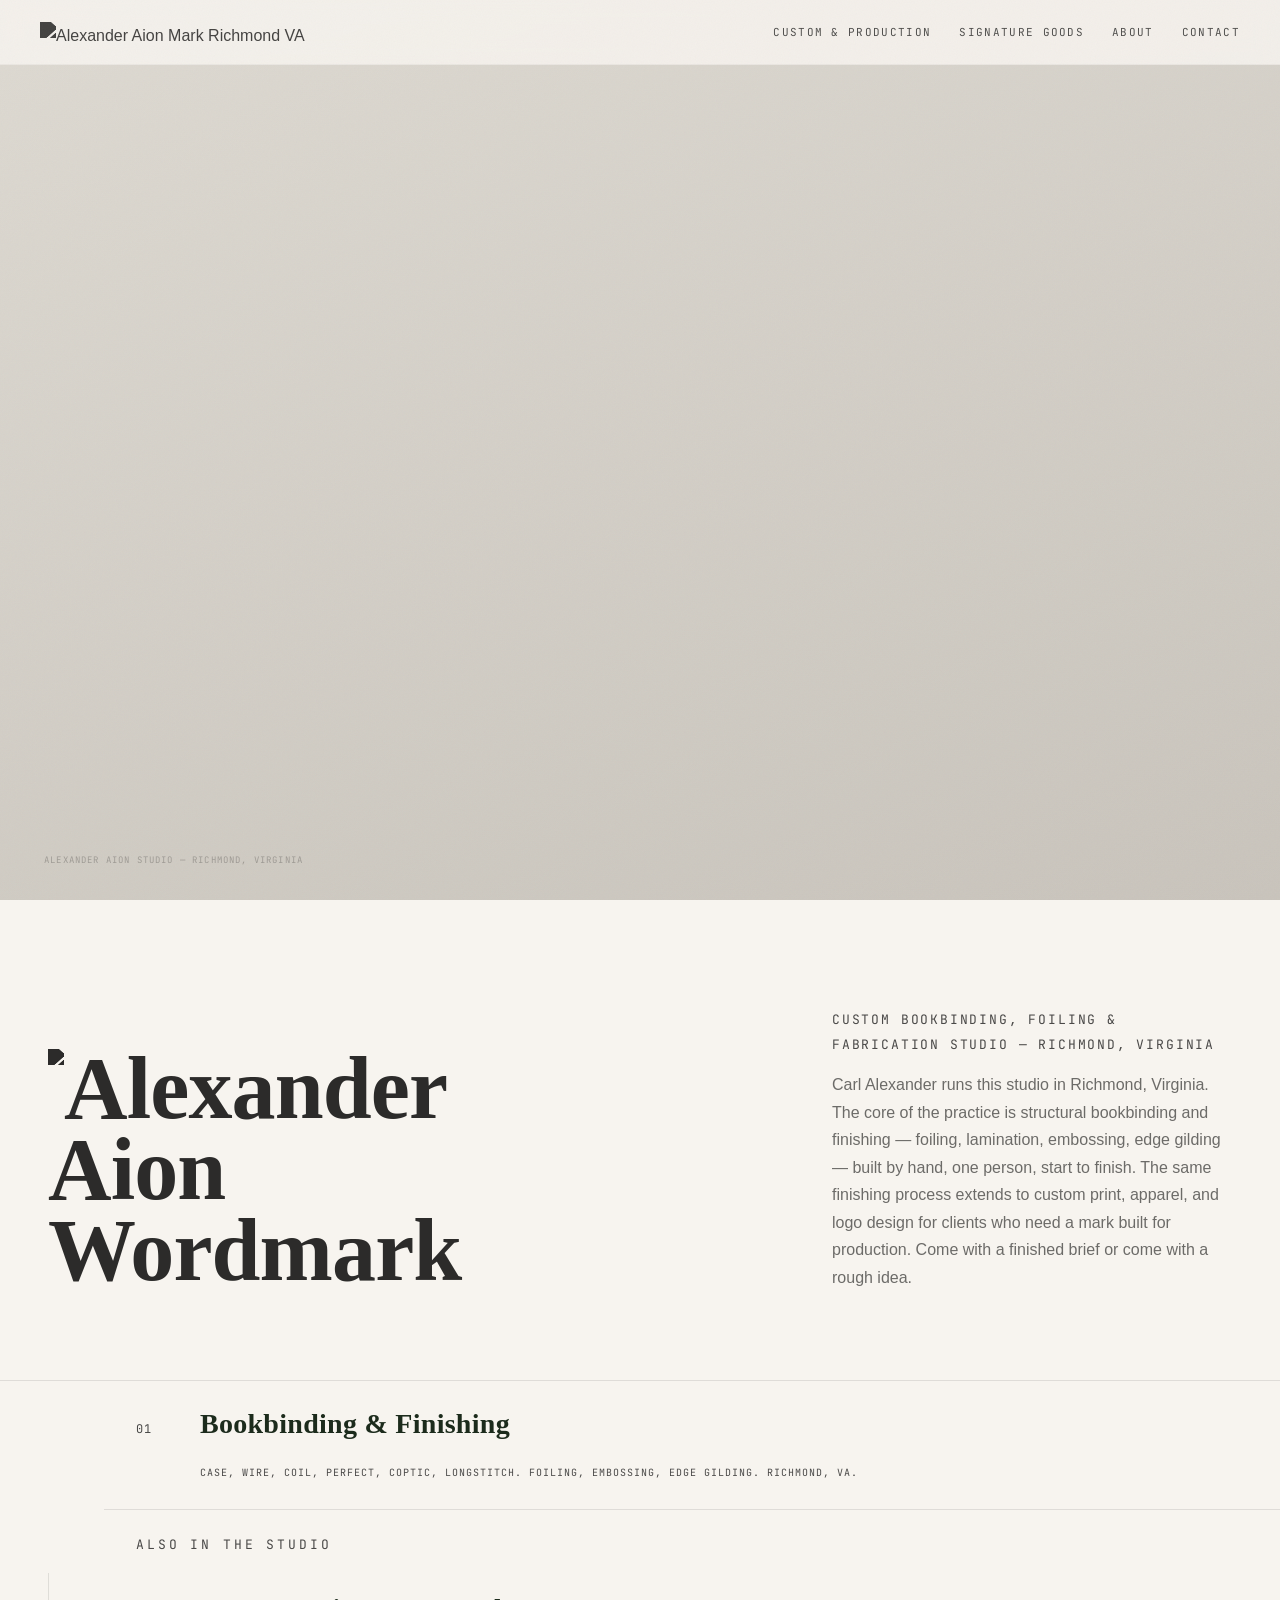
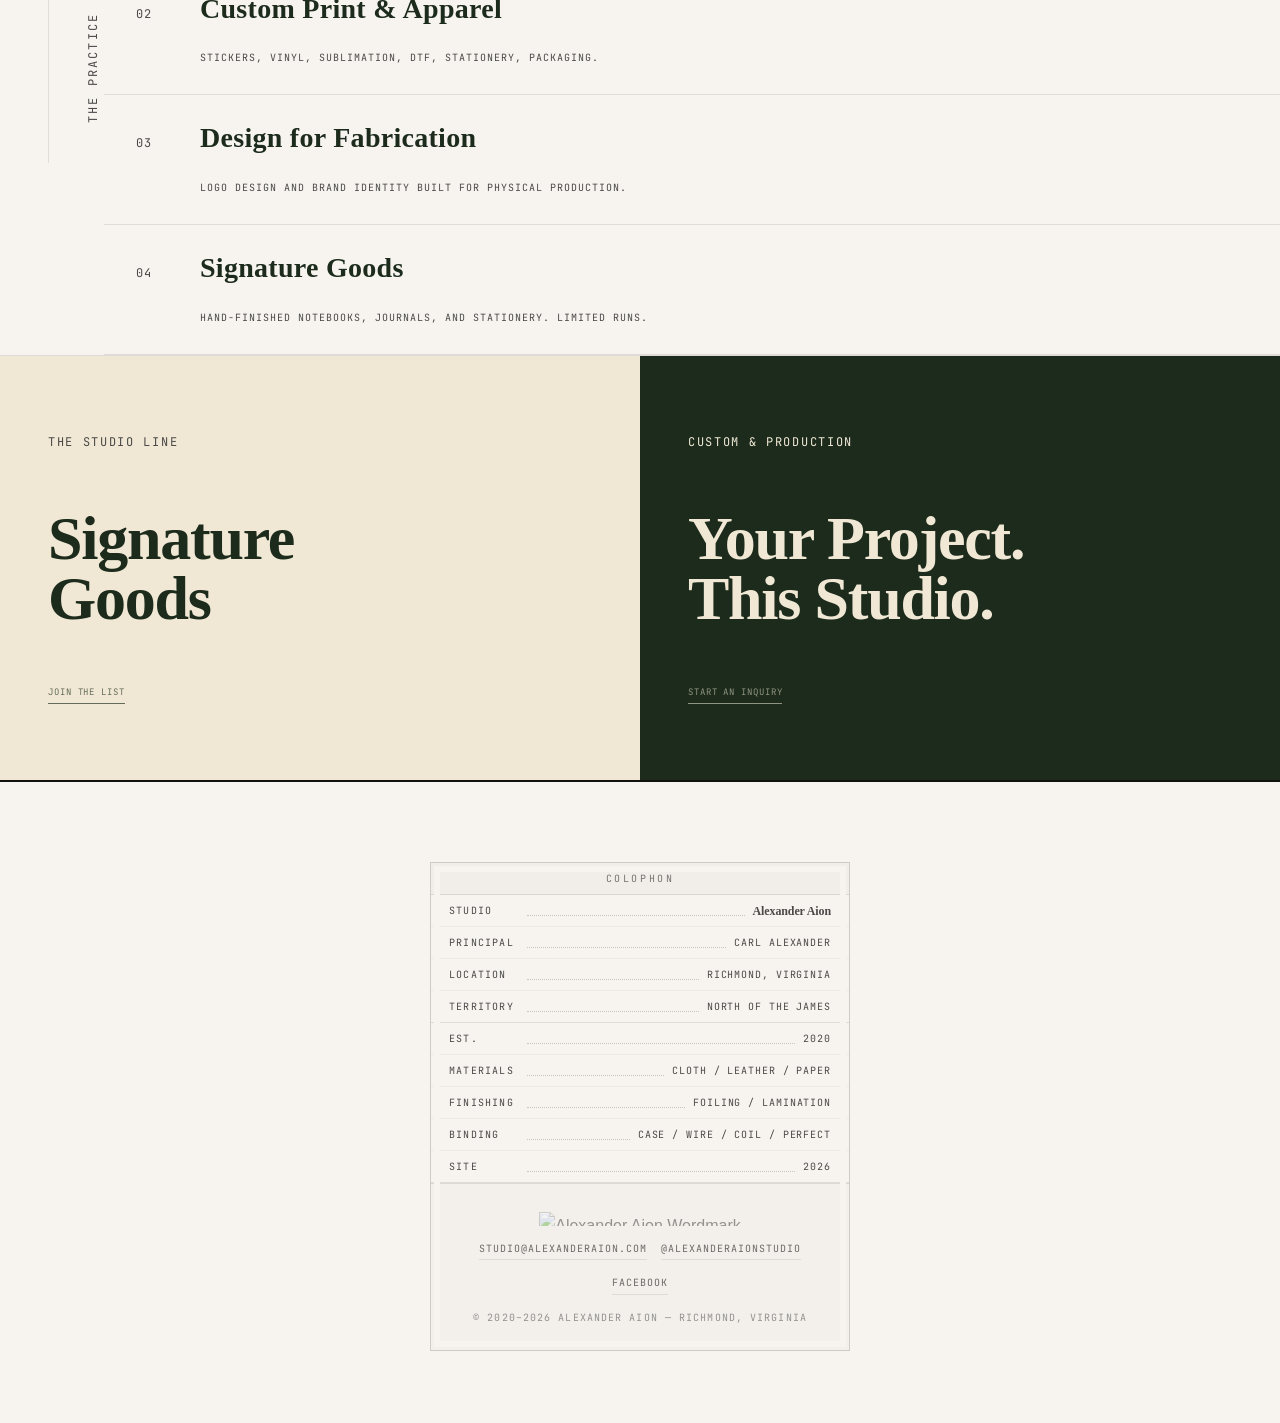
==== commit efb29195: "Restructure service hierarchy around bookbinding as the flagship Merges bookbinding and finishing in" ====
--- a/index.html
+++ b/index.html
@@ -67,7 +67,7 @@
           "@type": "Person",
           "name": "Carl Alexander",
           "jobTitle": "Principal",
-          "knowsAbout": ["Logo Design", "Brand Identity", "Bookbinding", "Foiling", "Lamination", "Embossing", "Edge Gilding", "Die Cutting", "Apparel Decoration", "Sublimation Printing"]
+          "knowsAbout": ["Bookbinding", "Foiling", "Lamination", "Embossing", "Edge Gilding", "Die Cutting", "Logo Design", "Brand Identity", "Apparel Decoration", "Sublimation Printing"]
         },
         "priceRange": "$$"
       }
@@ -104,7 +104,7 @@
       </div>
       <div class="aa-opening-text">
         <span class="aa-mono">Custom Bookbinding, Foiling &amp; Fabrication Studio — Richmond, Virginia</span>
-        <p>Carl Alexander runs this studio in Richmond, Virginia. Custom bookbinding, foiling, lamination, embossing, edge gilding, apparel decoration, stickers, vinyl, logo design, and bespoke fabrication — handled by one person without intermediaries. Come with a finished brief or come with a rough idea.</p>
+        <p>Carl Alexander runs this studio in Richmond, Virginia. The core of the practice is structural bookbinding and finishing — foiling, lamination, embossing, edge gilding — built by hand, one person, start to finish. The same finishing process extends to custom print, apparel, and logo design for clients who need a mark built for production. Come with a finished brief or come with a rough idea.</p>
       </div>
     </section>
 
@@ -113,26 +113,22 @@
       <div class="aa-cap-list">
         <div class="aa-cap-item">
           <span class="aa-cap-num">01</span>
-          <h2 class="aa-cap-name"><a href="catalog.html">Archival Bookbinding</a></h2>
-          <p class="aa-cap-sub">Case, wire, coil, perfect, Coptic, longstitch. Richmond, VA.</p>
+          <h2 class="aa-cap-name"><a href="catalog.html">Bookbinding &amp; Finishing</a></h2>
+          <p class="aa-cap-sub">Case, wire, coil, perfect, Coptic, longstitch. Foiling, embossing, edge gilding. Richmond, VA.</p>
         </div>
+        <div class="aa-cap-divider"><span class="aa-mono">Also in the Studio</span></div>
         <div class="aa-cap-item">
           <span class="aa-cap-num">02</span>
-          <h2 class="aa-cap-name"><a href="catalog.html">Foiling &amp; Lamination</a></h2>
-          <p class="aa-cap-sub">Foil stamping, embossing, debossing, edge gilding, edge painting.</p>
-        </div>
-        <div class="aa-cap-item">
-          <span class="aa-cap-num">03</span>
           <h2 class="aa-cap-name"><a href="catalog.html">Custom Print &amp; Apparel</a></h2>
           <p class="aa-cap-sub">Stickers, vinyl, sublimation, DTF, stationery, packaging.</p>
         </div>
         <div class="aa-cap-item">
-          <span class="aa-cap-num">04</span>
+          <span class="aa-cap-num">03</span>
           <h2 class="aa-cap-name"><a href="catalog.html">Design for Fabrication</a></h2>
           <p class="aa-cap-sub">Logo design and brand identity built for physical production.</p>
         </div>
         <div class="aa-cap-item">
-          <span class="aa-cap-num">05</span>
+          <span class="aa-cap-num">04</span>
           <h2 class="aa-cap-name"><a href="goods.html">Signature Goods</a></h2>
           <p class="aa-cap-sub">Hand-finished notebooks, journals, and stationery. Limited runs.</p>
         </div>
--- a/css/main.css
+++ b/css/main.css
@@ -98,6 +98,10 @@
   align-items: center;
   justify-content: space-between;
   padding: 22px 40px;
+  background: rgba(247, 244, 239, 0.86);
+  backdrop-filter: blur(10px);
+  -webkit-backdrop-filter: blur(10px);
+  border-bottom: 1px solid var(--rule-subtle);
 }
 
 .aa-nav-logo {
@@ -297,6 +301,14 @@
 
 .aa-cap-item:first-child { border-top: none; }
 .aa-cap-item:hover { background: rgba(17, 17, 16, 0.02); }
+
+.aa-cap-divider {
+  padding: 20px 48px 8px 32px;
+}
+
+.aa-cap-divider .aa-mono {
+  letter-spacing: 0.22em;
+}
 
 .aa-cap-num {
   font-family: var(--mono);
@@ -364,6 +376,7 @@
     word-break: break-word;
   }
   .aa-cap-sub { display: none; }
+  .aa-cap-divider { padding: 16px 24px 4px; }
 }
 
 @media (max-width: 400px) {
